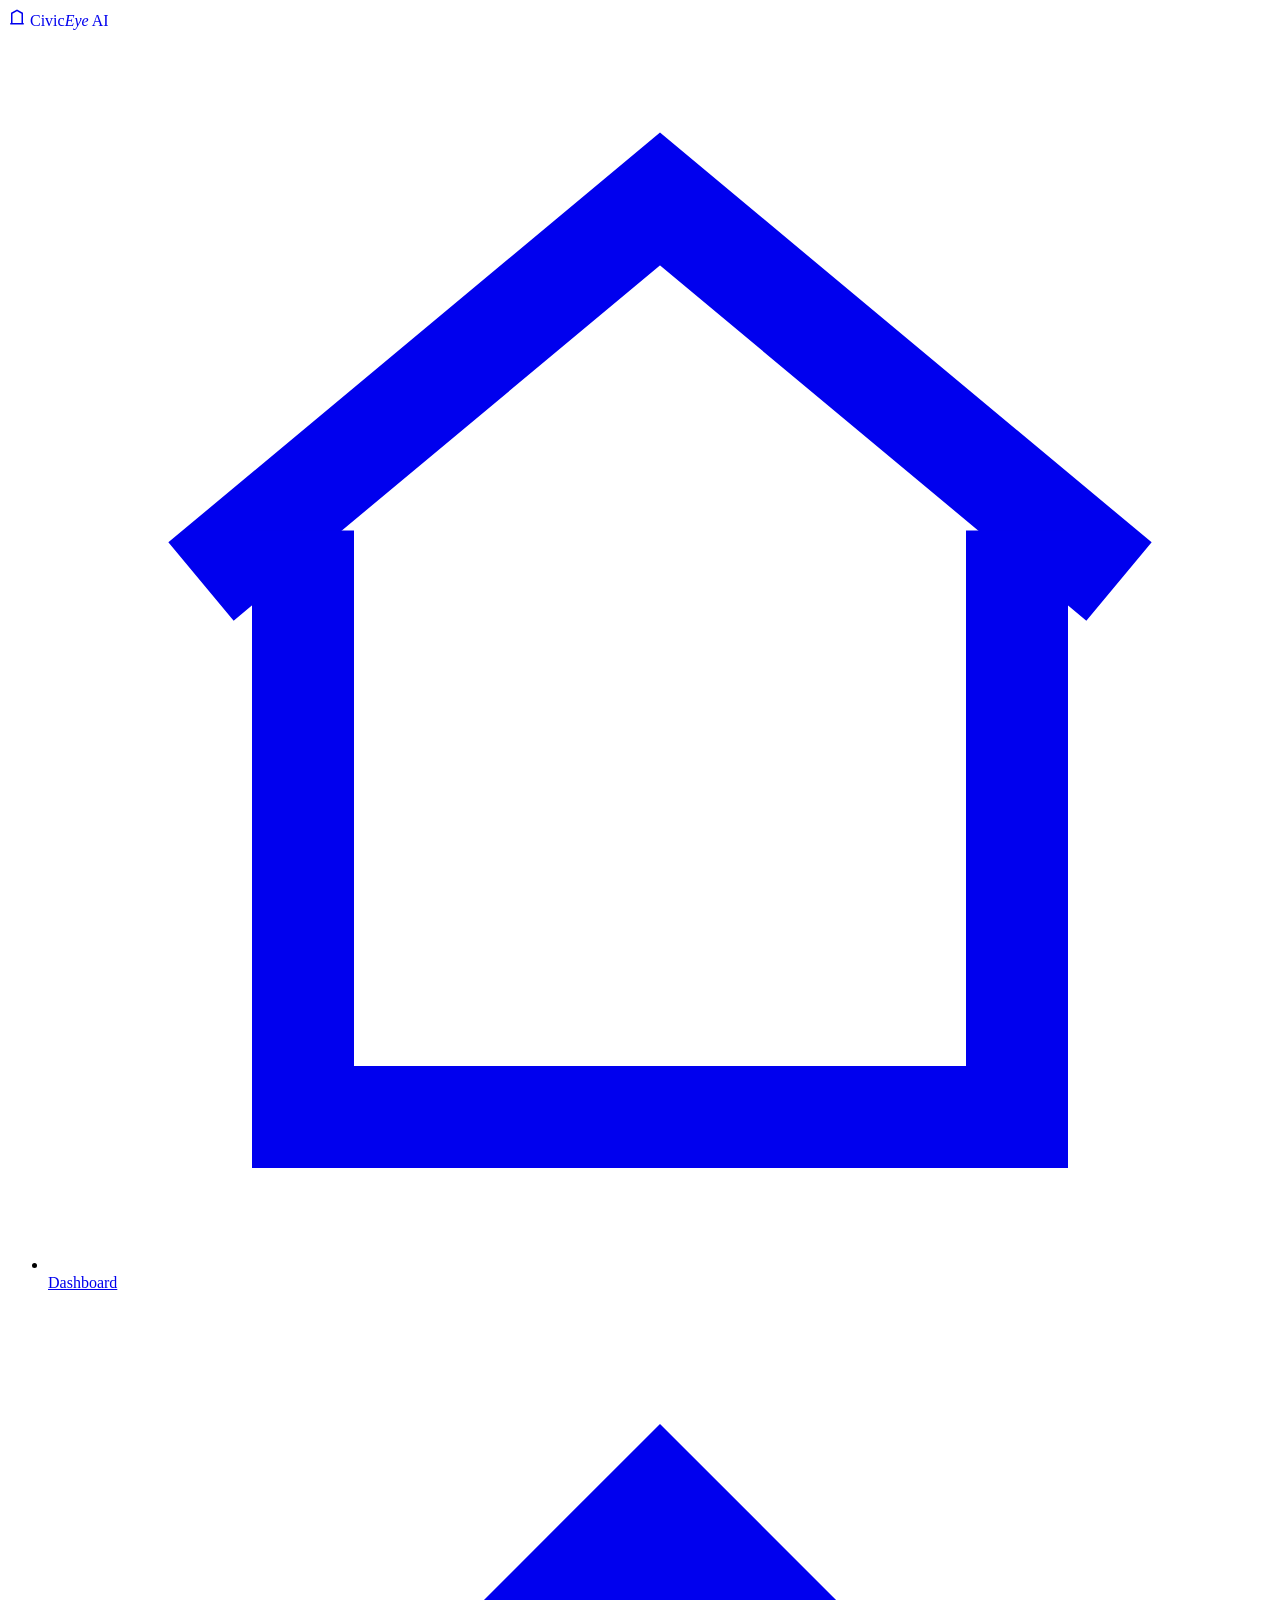
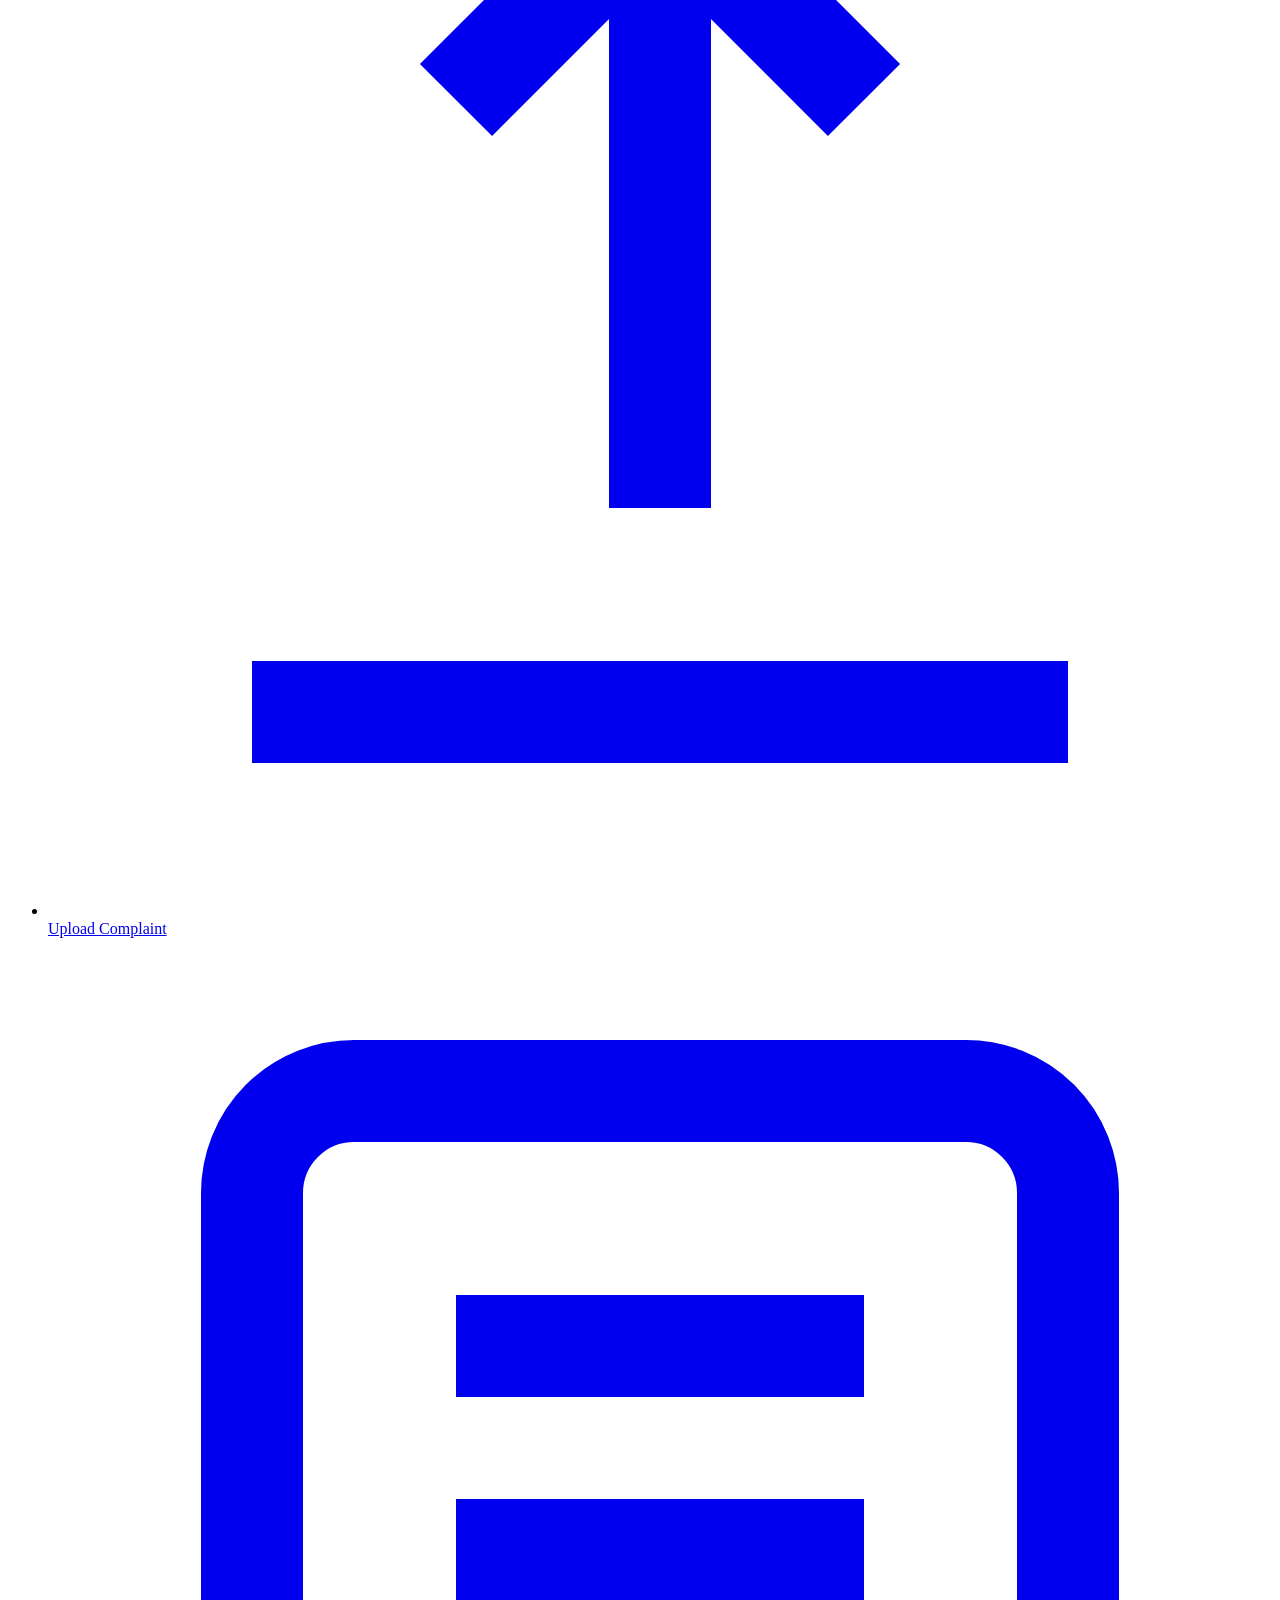
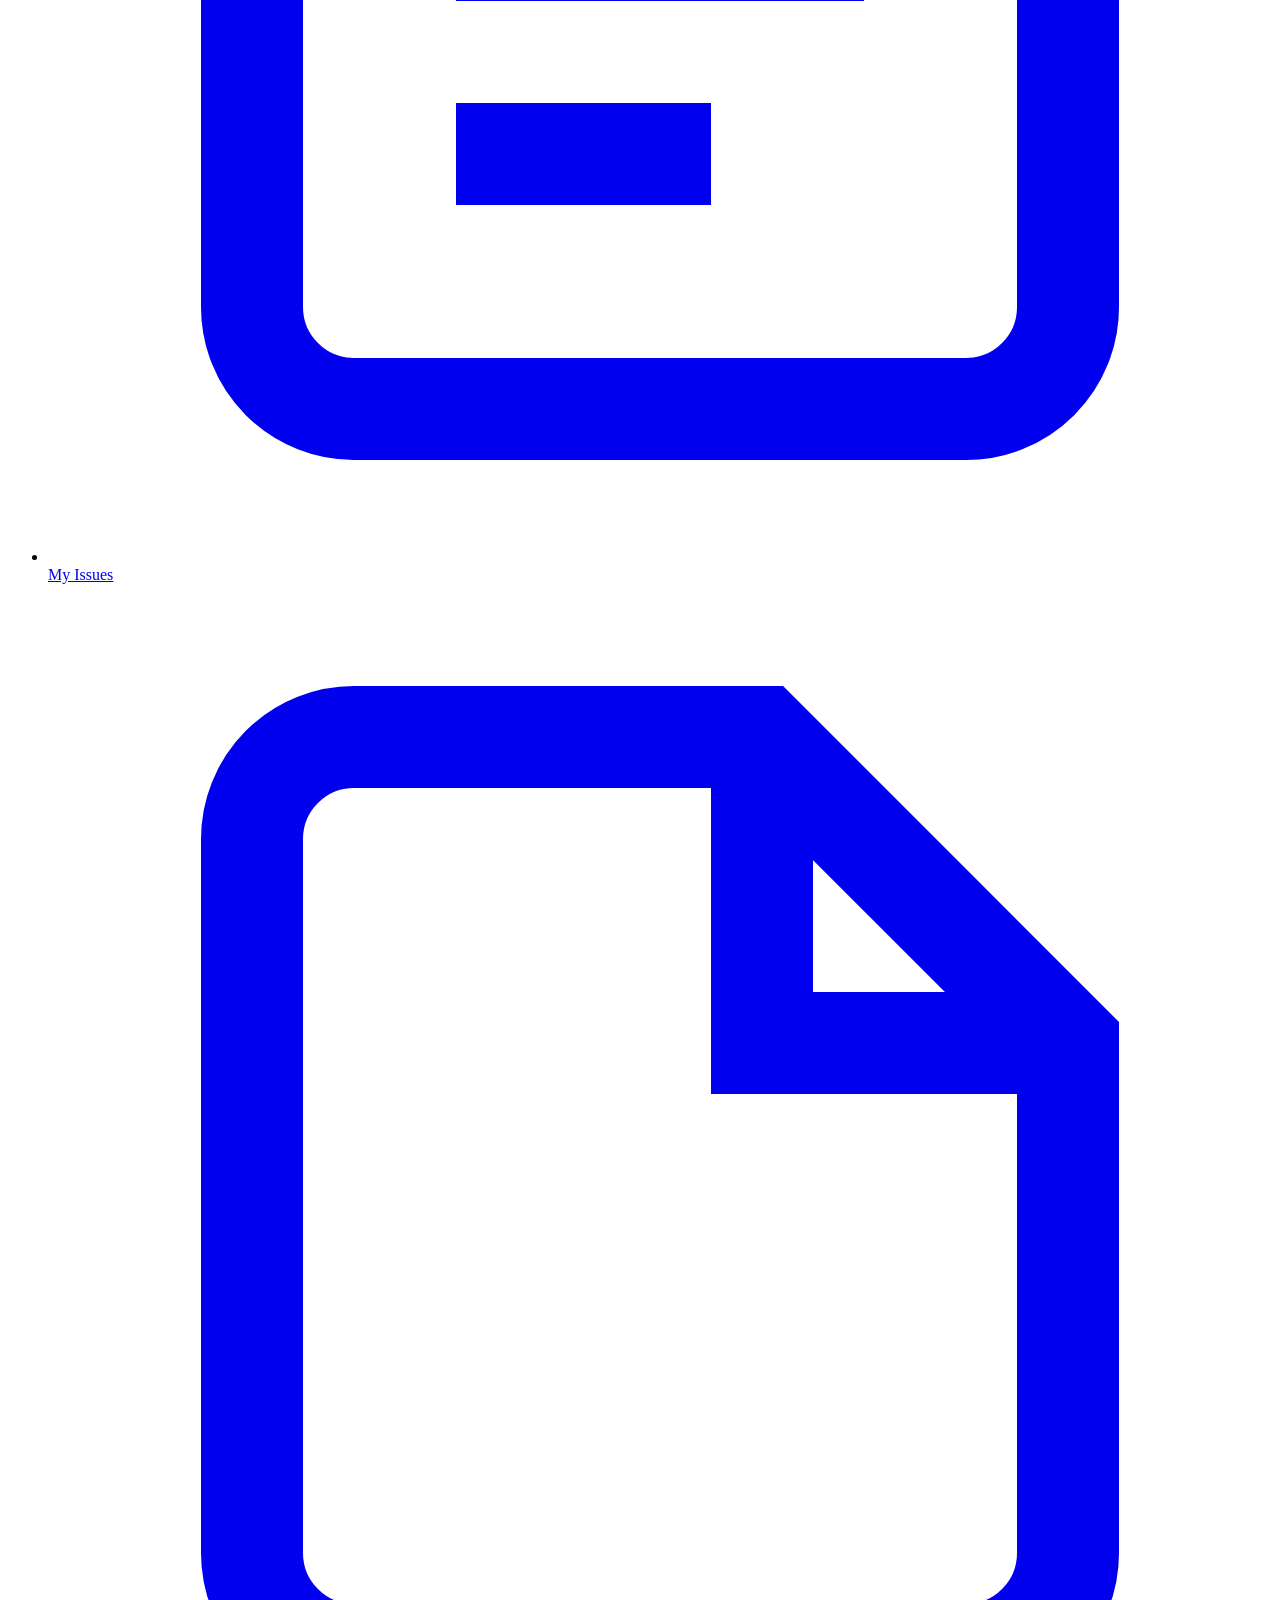
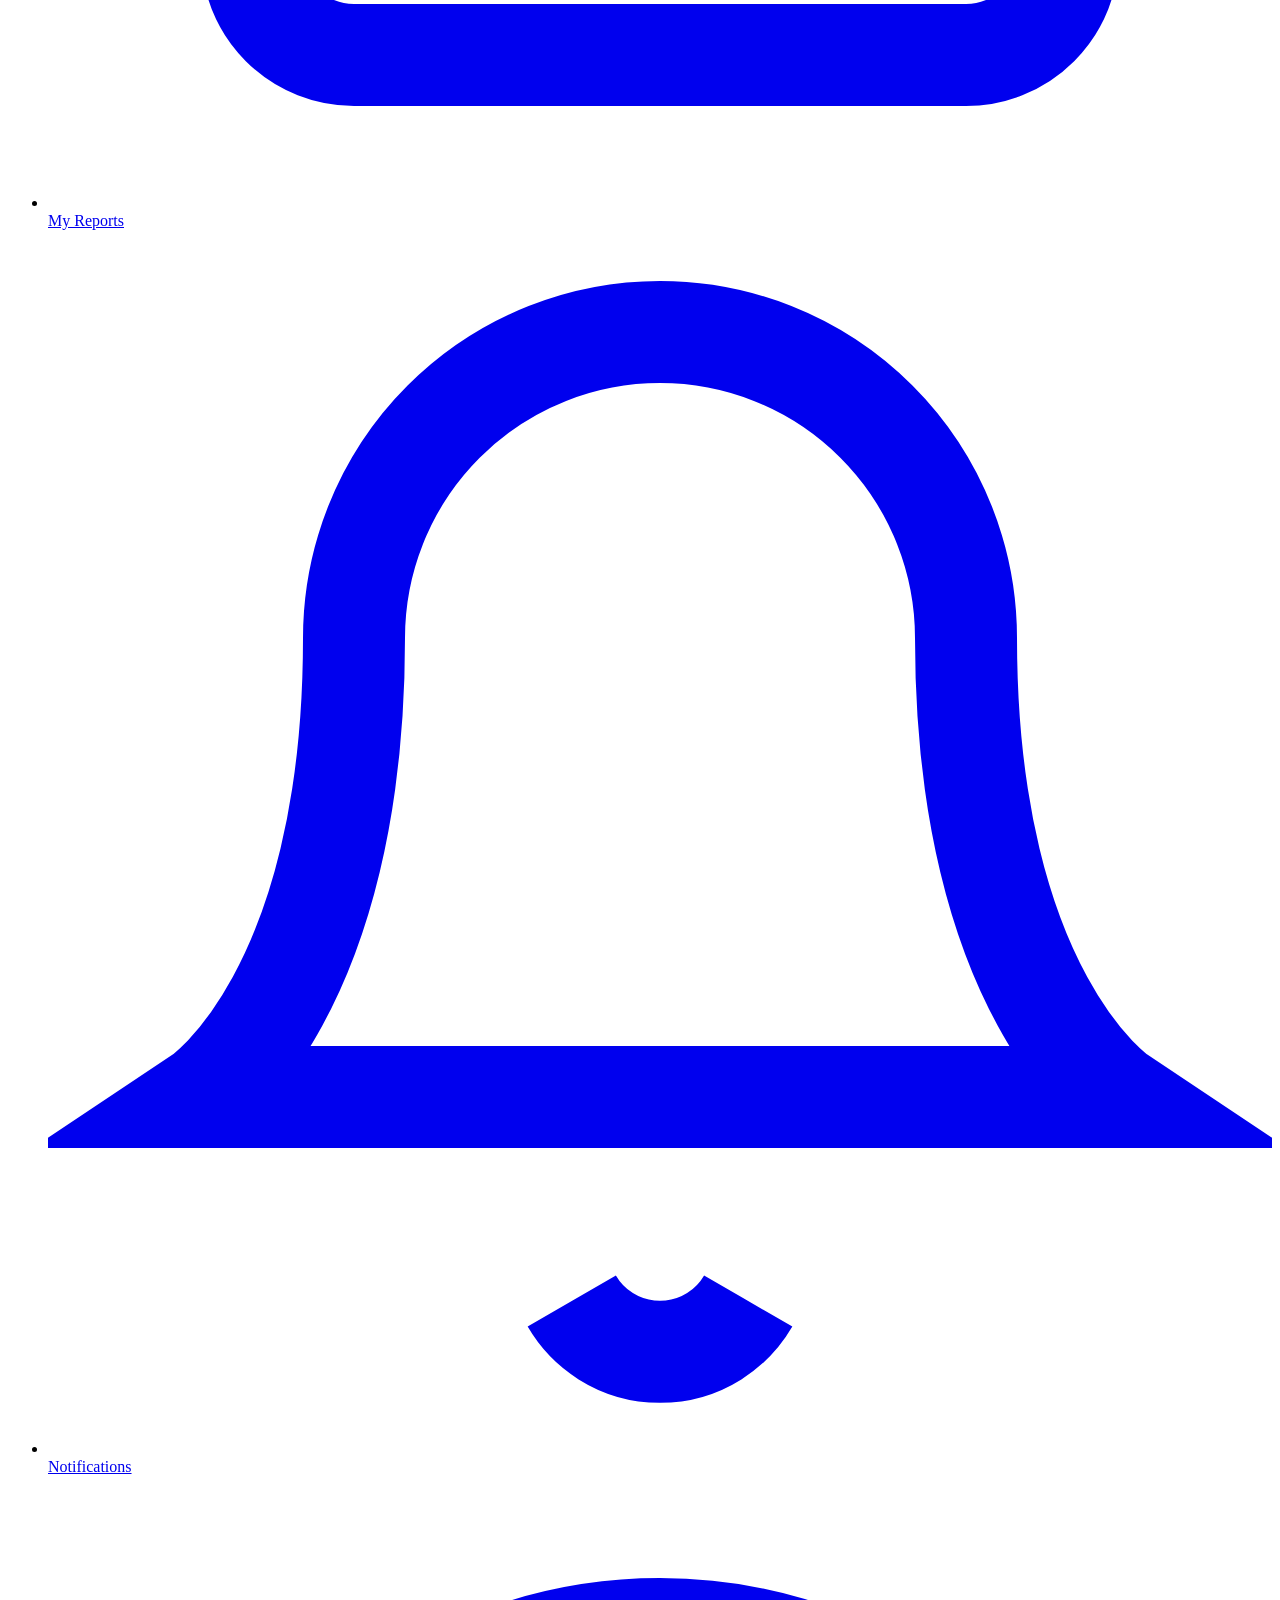
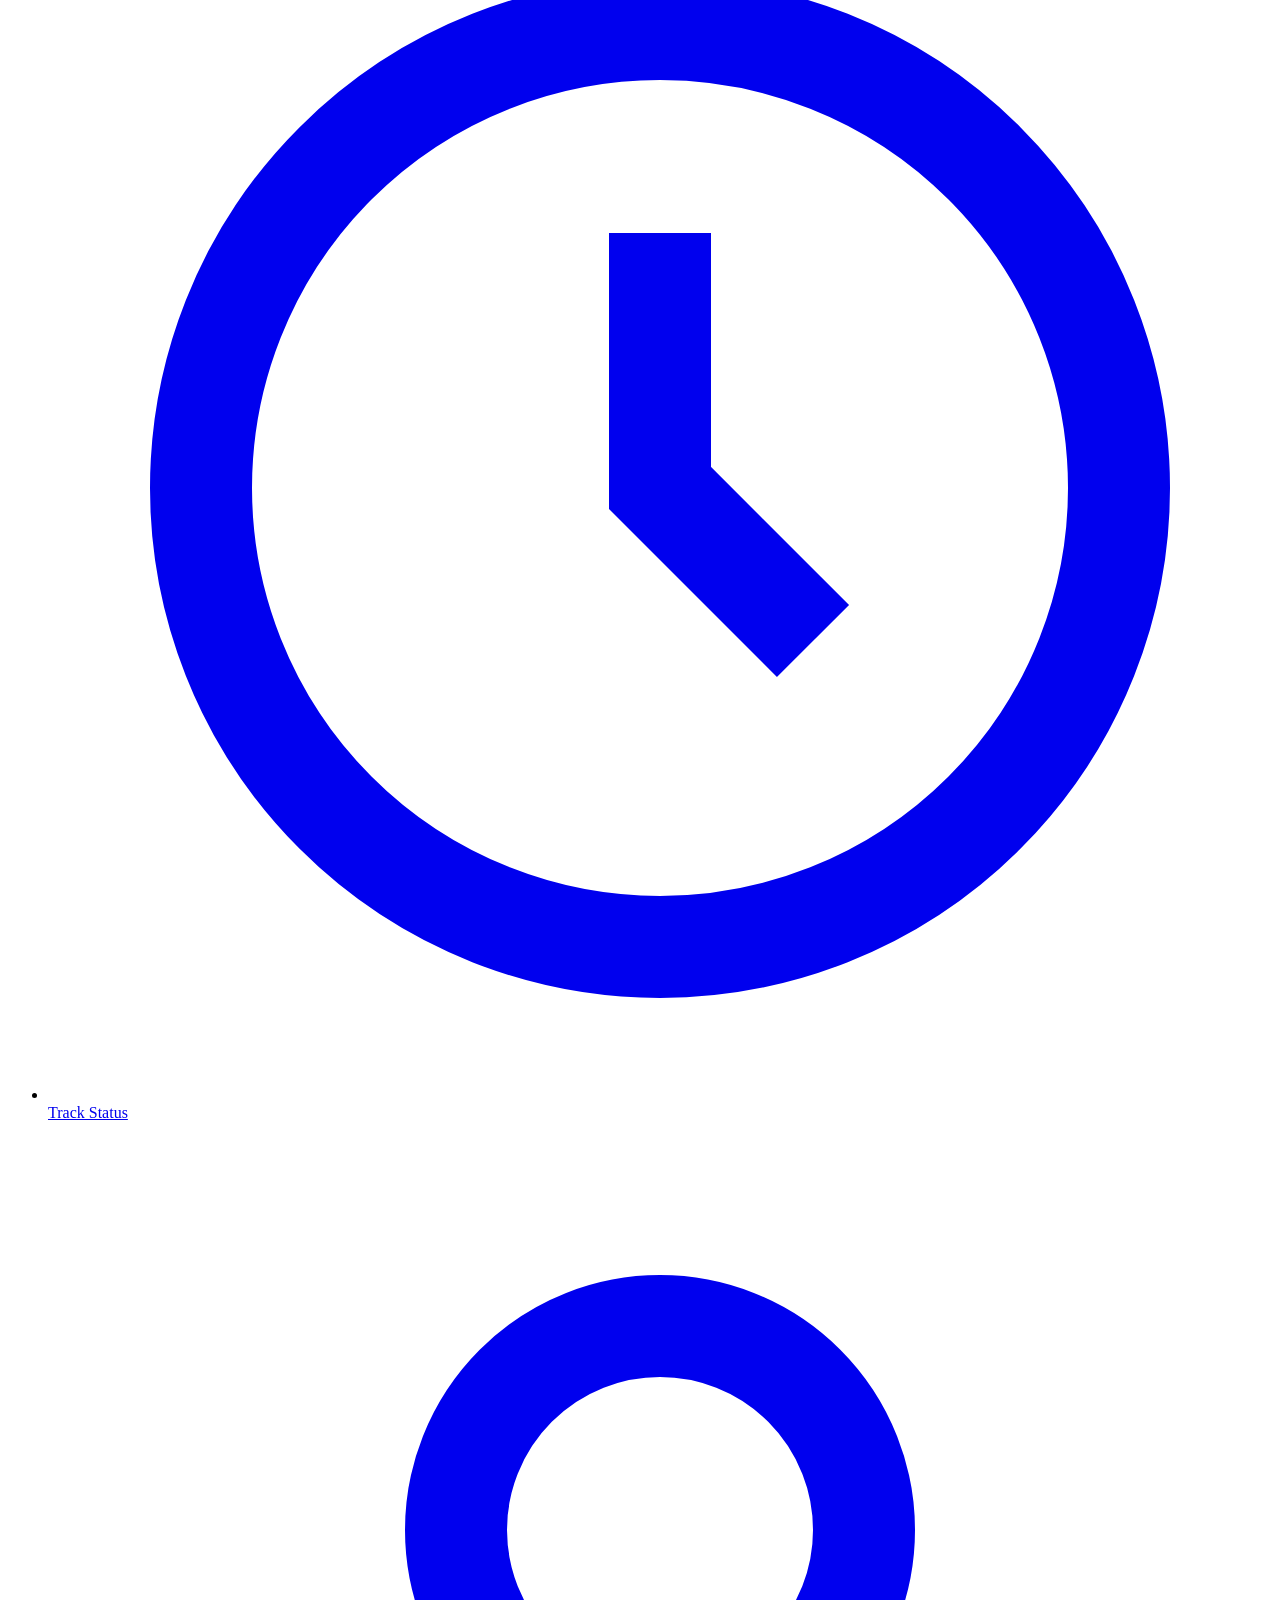
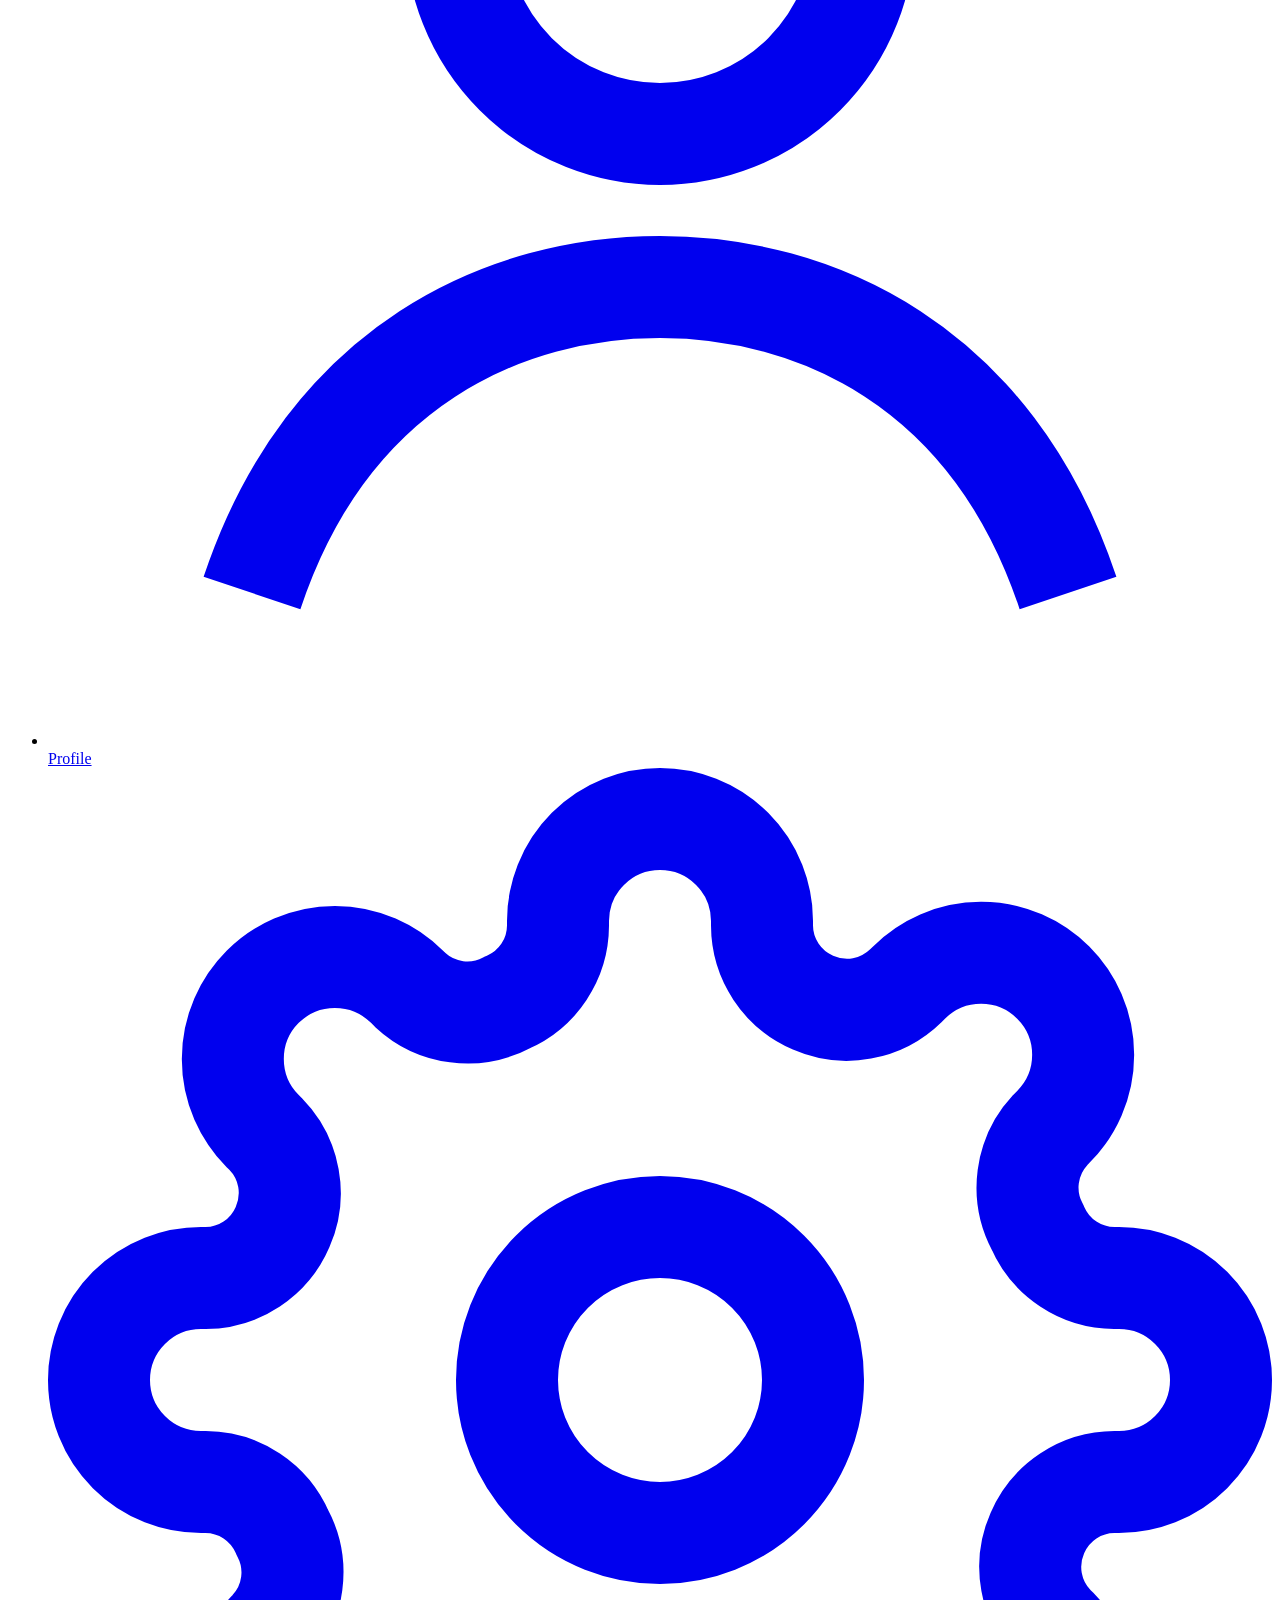
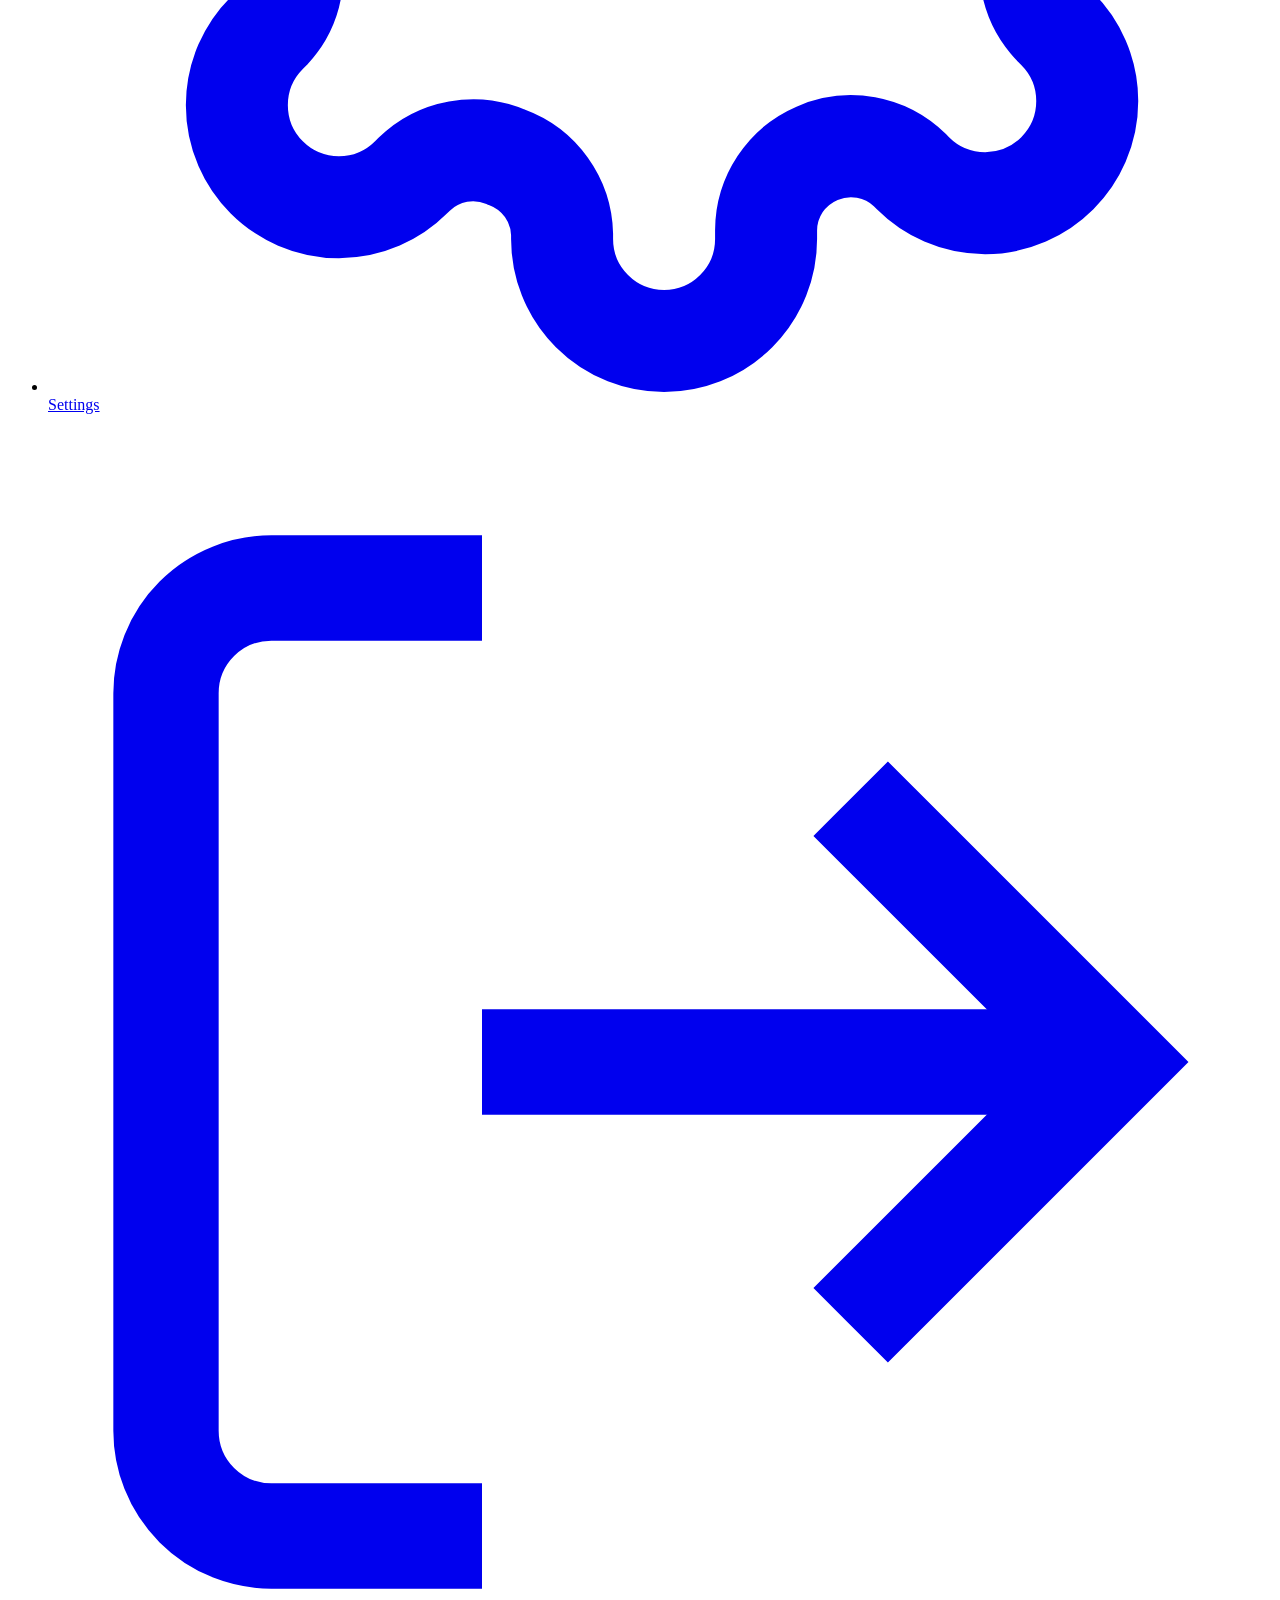
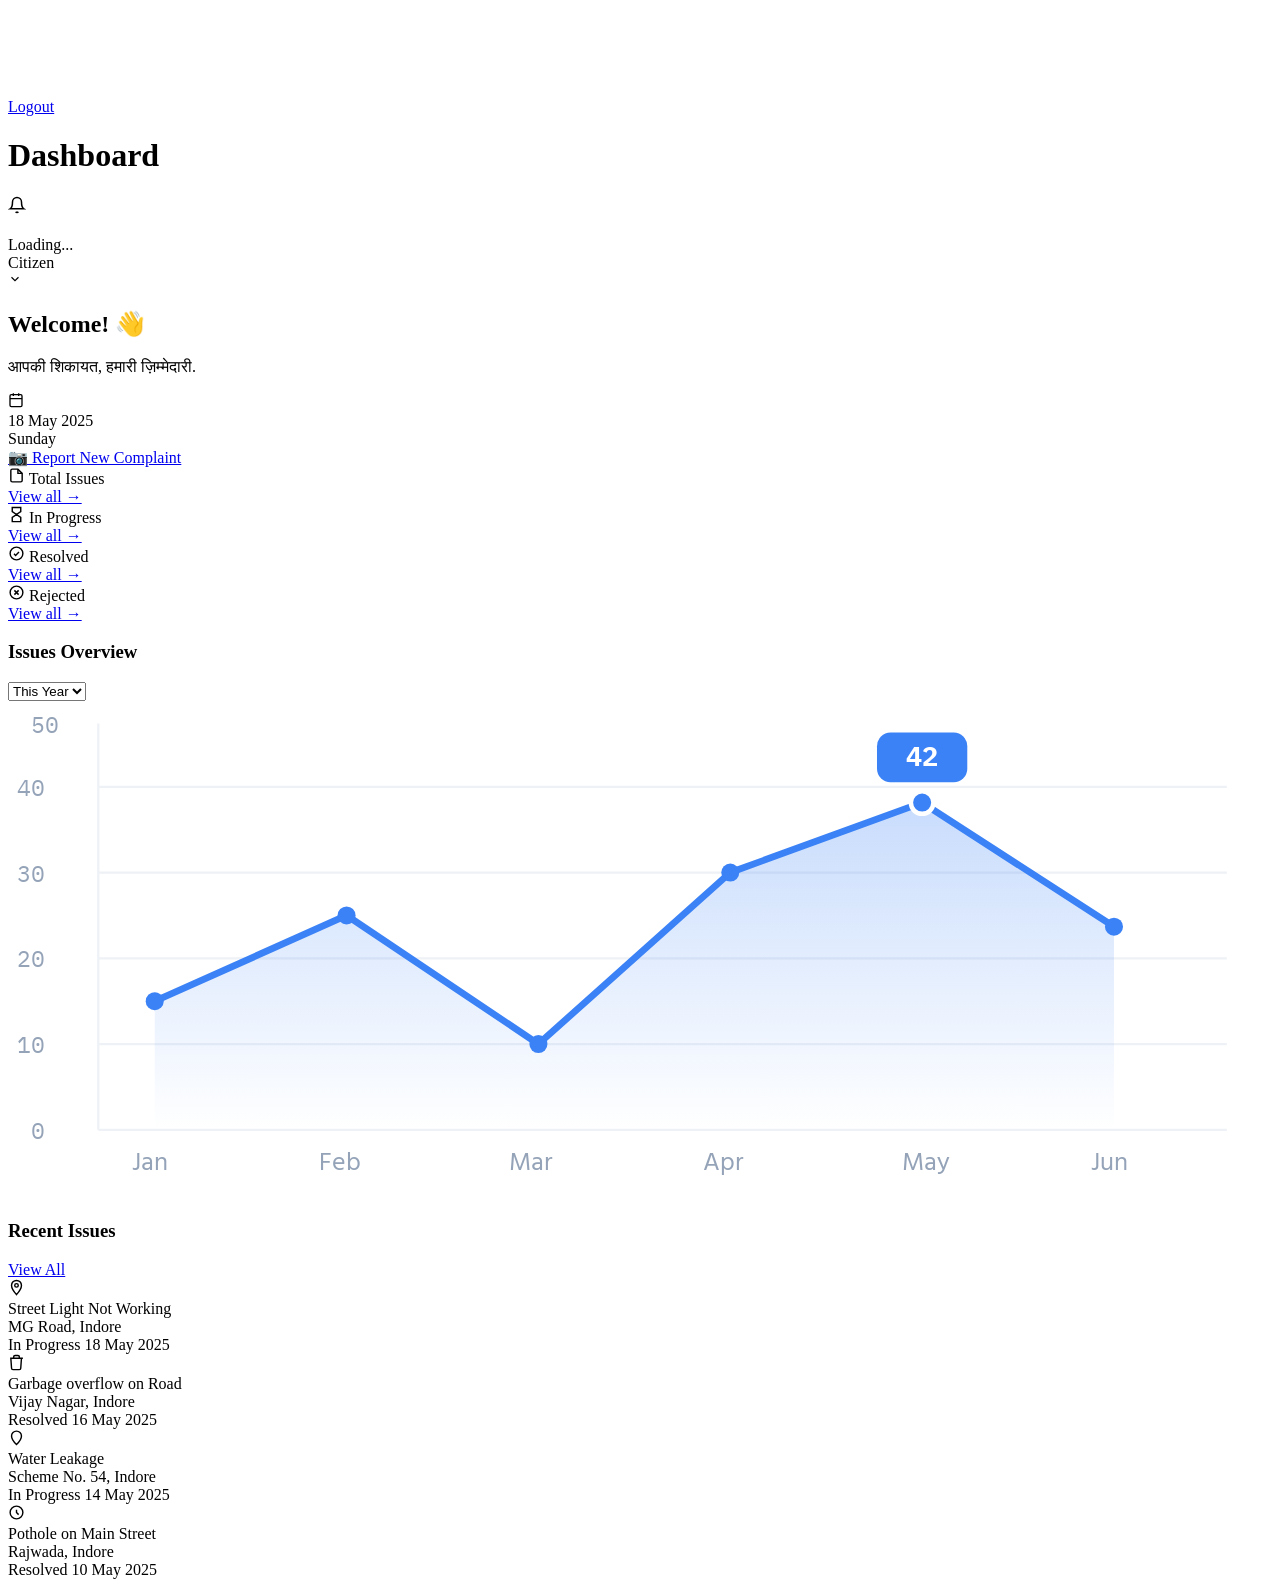
==== app/templets/html/dashboard.html @ fd3fb76f "Add user dashboard page" ====
<!DOCTYPE html>
<html lang="hi">
<head>
<meta charset="UTF-8">
<meta name="viewport" content="width=device-width, initial-scale=1.0">
<title>Dashboard — CivicEye AI</title>
<link rel="preconnect" href="https://fonts.googleapis.com">
<link href="https://fonts.googleapis.com/css2?family=Fraunces:opsz,wght@9..144,500;9..144,600;9..144,700&family=IBM+Plex+Mono:wght@500;600&family=Hind:wght@400;500;600&display=swap" rel="stylesheet">
<link rel="stylesheet" href="../style/dashboard.css">
</head>
<body>

<div class="app">

  <!-- SIDEBAR -->
  <aside class="sidebar">
    <a href="dashboard.html" class="brand-mark" style="text-decoration:none;">
      <span class="glyph">
        <svg width="18" height="18" viewBox="0 0 24 24" fill="none" stroke="currentColor" stroke-width="2"><path d="M3 21h18M5 21V7l7-4 7 4v14M9 9h.01M9 13h.01M9 17h.01M15 9h.01M15 13h.01M15 17h.01"/></svg>
      </span>
      <span>Civic<em>Eye</em> AI</span>
    </a>

    <ul class="nav">
     
        <li><a href="dashboard.html" class="active"><svg viewBox="0 0 24 24" fill="none" stroke="currentColor" stroke-width="2"><path d="M3 10.5 12 3l9 7.5"/><path d="M5 9.5V21h14V9.5"/></svg>Dashboard</a></li>
        <li>
    <a href="uploads.html">
        <svg viewBox="0 0 24 24" fill="none" stroke="currentColor" stroke-width="2">
            <path d="M12 16V4"/>
            <path d="M8 8l4-4 4 4"/>
            <path d="M4 20h16"/>
        </svg>
        Upload Complaint
    </a>
</li>
      <li><a href="my-issues.html"><svg viewBox="0 0 24 24" fill="none" stroke="currentColor" stroke-width="2"><rect x="4" y="3" width="16" height="18" rx="2"/><path d="M8 8h8M8 12h8M8 16h5"/></svg>My Issues</a></li>
      <li><a href="my-reports.html"><svg viewBox="0 0 24 24" fill="none" stroke="currentColor" stroke-width="2"><path d="M4 19V5a2 2 0 0 1 2-2h8l6 6v10a2 2 0 0 1-2 2H6a2 2 0 0 1-2-2Z"/><path d="M14 3v6h6"/></svg>My Reports</a></li>
      <li><a href="notifications.html"><svg viewBox="0 0 24 24" fill="none" stroke="currentColor" stroke-width="2"><path d="M18 8a6 6 0 1 0-12 0c0 7-3 9-3 9h18s-3-2-3-9"/><path d="M13.73 21a2 2 0 0 1-3.46 0"/></svg>Notifications</a></li>
      <li><a href="track-status.html"><svg viewBox="0 0 24 24" fill="none" stroke="currentColor" stroke-width="2"><circle cx="12" cy="12" r="9"/><path d="M12 7v5l3 3"/></svg>Track Status</a></li>
      <li><a href="profile.html"><svg viewBox="0 0 24 24" fill="none" stroke="currentColor" stroke-width="2"><circle cx="12" cy="8" r="4"/><path d="M4 21c1.5-4.5 5-6 8-6s6.5 1.5 8 6"/></svg>Profile</a></li>
      <li><a href="settings.html"><svg viewBox="0 0 24 24" fill="none" stroke="currentColor" stroke-width="2"><circle cx="12" cy="12" r="3"/><path d="M19.4 15a1.65 1.65 0 0 0 .33 1.82l.06.06a2 2 0 1 1-2.83 2.83l-.06-.06a1.65 1.65 0 0 0-1.82-.33 1.65 1.65 0 0 0-1 1.51V21a2 2 0 0 1-4 0v-.09A1.65 1.65 0 0 0 9 19.4a1.65 1.65 0 0 0-1.82.33l-.06.06a2 2 0 1 1-2.83-2.83l.06-.06A1.65 1.65 0 0 0 4.6 15a1.65 1.65 0 0 0-1.51-1H3a2 2 0 0 1 0-4h.09A1.65 1.65 0 0 0 4.6 9a1.65 1.65 0 0 0-.33-1.82l-.06-.06a2 2 0 1 1 2.83-2.83l.06.06A1.65 1.65 0 0 0 9 4.6a1.65 1.65 0 0 0 1-1.51V3a2 2 0 0 1 4 0v.09a1.65 1.65 0 0 0 1 1.51 1.65 1.65 0 0 0 1.82-.33l.06-.06a2 2 0 1 1 2.83 2.83l-.06.06A1.65 1.65 0 0 0 19.4 9a1.65 1.65 0 0 0 1.51 1H21a2 2 0 0 1 0 4h-.09a1.65 1.65 0 0 0-1.51 1Z"/></svg>Settings</a></li>
    </ul>

    <a href="login.html" class="logout" id="logoutBtn">
      <svg viewBox="0 0 24 24" fill="none" stroke="currentColor" stroke-width="2"><path d="M9 21H5a2 2 0 0 1-2-2V5a2 2 0 0 1 2-2h4"/><path d="M16 17l5-5-5-5"/><path d="M21 12H9"/></svg>
      Logout
    </a>
  </aside>

  <!-- MAIN -->
  <div class="main">
    <header class="topbar">
      <h1>Dashboard</h1>
      <div class="topbar-right">
        <div class="bell">
          <svg width="18" height="18" viewBox="0 0 24 24" fill="none" stroke="currentColor" stroke-width="2"><path d="M18 8a6 6 0 1 0-12 0c0 7-3 9-3 9h18s-3-2-3-9"/><path d="M13.73 21a2 2 0 0 1-3.46 0"/></svg>
        </div>
        <div class="user">
          <img src="https://api.dicebear.com/7.x/avataaars/svg?seed=Abhishek" alt="">
          <div class="who">
            <div class="name" id="userName">Loading...</div>
            <div class="role">Citizen</div>
          </div>
          <svg width="14" height="14" viewBox="0 0 24 24" fill="none" stroke="currentColor" stroke-width="2"><path d="m6 9 6 6 6-6"/></svg>
        </div>
      </div>
    </header>

    <div class="content">
      <div class="welcome-row">
        <div class="welcome">
        <h2 id="welcomeText">Welcome! 👋</h2>
          <p>आपकी शिकायत, हमारी ज़िम्मेदारी.</p>
        </div>
        <div class="date-card">
          <div class="icon">
            <svg width="16" height="16" viewBox="0 0 24 24" fill="none" stroke="currentColor" stroke-width="2"><rect x="3" y="4" width="18" height="18" rx="2"/><path d="M16 2v4M8 2v4M3 10h18"/></svg>
          </div>
          <div>
            <div class="date">18 May 2025</div>
            <div class="day">Sunday</div>
          </div>
        </div>
      </div>
<a href="uploads.html" class="upload-btn">
    📷 Report New Complaint
</a>
      <div class="stats">
        <div class="stat-card total">
          <div class="row">
            <span class="ico"><svg width="17" height="17" viewBox="0 0 24 24" fill="none" stroke="currentColor" stroke-width="2"><path d="M4 19V5a2 2 0 0 1 2-2h8l6 6v10a2 2 0 0 1-2 2H6a2 2 0 0 1-2-2Z"/><path d="M14 3v6h6"/></svg></span>
            <span class="label">Total Issues</span>
          </div>
          <div class="value"></div>
          <a class="link" href="my-issues.html">View all →</a>
        </div>
        <div class="stat-card progress">
          <div class="row">
            <span class="ico"><svg width="17" height="17" viewBox="0 0 24 24" fill="none" stroke="currentColor" stroke-width="2"><path d="M5 2h14M5 22h14M6 2v6l6 4-6 4v6M18 2v6l-6 4 6 4v6"/></svg></span>
            <span class="label">In Progress</span>
          </div>
          <div class="value"></div>
          <a class="link" href="track-status.html">View all →</a>
        </div>
        <div class="stat-card resolved">
          <div class="row">
            <span class="ico"><svg width="17" height="17" viewBox="0 0 24 24" fill="none" stroke="currentColor" stroke-width="2"><circle cx="12" cy="12" r="9"/><path d="m8.5 12.5 2.2 2.2 4.8-4.9"/></svg></span>
            <span class="label">Resolved</span>
          </div>
          <div class="value"></div>
          <a class="link" href="my-issues.html">View all →</a>
        </div>
        <div class="stat-card rejected">
          <div class="row">
            <span class="ico"><svg width="17" height="17" viewBox="0 0 24 24" fill="none" stroke="currentColor" stroke-width="2"><circle cx="12" cy="12" r="9"/><path d="m15 9-6 6M9 9l6 6"/></svg></span>
            <span class="label">Rejected</span>
          </div>
          <div class="value"></div>
          <a class="link" href="my-issues.html">View all →</a>
        </div>
      </div>

      <div class="grid-2">
        <div class="panel-card">
          <div class="head">
            <h3>Issues Overview</h3>
            <select class="select">
              <option>This Year</option>
              <option>Last Year</option>
            </select>
          </div>
          <div class="chart-wrap">
            <svg viewBox="0 0 560 220" xmlns="http://www.w3.org/2000/svg">
              <defs>
                <linearGradient id="areaFill" x1="0" y1="0" x2="0" y2="1">
                  <stop offset="0%" stop-color="#3B82F6" stop-opacity="0.28"/>
                  <stop offset="100%" stop-color="#3B82F6" stop-opacity="0"/>
                </linearGradient>
              </defs>
              <g stroke="#EEF1F6" stroke-width="1">
                <line x1="40" y1="10" x2="40" y2="190"/>
                <line x1="40" y1="190" x2="540" y2="190"/>
                <line x1="40" y1="152" x2="540" y2="152"/>
                <line x1="40" y1="114" x2="540" y2="114"/>
                <line x1="40" y1="76" x2="540" y2="76"/>
                <line x1="40" y1="38" x2="540" y2="38"/>
              </g>
              <g font-family="IBM Plex Mono, monospace" font-size="10" fill="#94A3B8">
                <text x="10" y="194">0</text>
                <text x="4" y="156">10</text>
                <text x="4" y="118">20</text>
                <text x="4" y="80">30</text>
                <text x="4" y="42">40</text>
                <text x="10" y="14">50</text>
              </g>
              <path d="M65 133 L150 95 L235 152 L320 76 L405 45 L490 100"
                    fill="none" stroke="#3B82F6" stroke-width="3" stroke-linecap="round" stroke-linejoin="round"/>
              <path d="M65 133 L150 95 L235 152 L320 76 L405 45 L490 100 L490 190 L65 190 Z"
                    fill="url(#areaFill)" stroke="none"/>
              <g fill="#3B82F6">
                <circle cx="65" cy="133" r="4"/>
                <circle cx="150" cy="95" r="4"/>
                <circle cx="235" cy="152" r="4"/>
                <circle cx="320" cy="76" r="4"/>
                <circle cx="405" cy="45" r="5" stroke="#fff" stroke-width="2"/>
                <circle cx="490" cy="100" r="4"/>
              </g>
              <g>
                <rect x="385" y="14" width="40" height="22" rx="6" fill="#3B82F6"/>
                <text x="405" y="29" text-anchor="middle" font-family="IBM Plex Mono, monospace" font-size="12" font-weight="700" fill="#fff">42</text>
              </g>
              <g font-family="Hind, sans-serif" font-size="11.5" fill="#94A3B8">
                <text x="55" y="208">Jan</text>
                <text x="138" y="208">Feb</text>
                <text x="222" y="208">Mar</text>
                <text x="308" y="208">Apr</text>
                <text x="396" y="208">May</text>
                <text x="480" y="208">Jun</text>
              </g>
            </svg>
          </div>
        </div>

        <div class="panel-card">
          <div class="head">
            <h3>Recent Issues</h3>
            <a class="view-all" href="my-issues.html">View All</a>
          </div>

          <div class="issue-row">
            <span class="ico" style="background:var(--amber-soft);color:var(--amber);">
              <svg width="17" height="17" viewBox="0 0 24 24" fill="none" stroke="currentColor" stroke-width="2"><path d="M12 2a7 7 0 0 0-7 7c0 5 7 13 7 13s7-8 7-13a7 7 0 0 0-7-7Z"/><circle cx="12" cy="9" r="2.5"/></svg>
            </span>
            <div class="body">
              <div class="title">Street Light Not Working</div>
              <div class="loc">MG Road, Indore</div>
            </div>
            <div class="meta">
              <span class="badge progress">In Progress</span>
              <span class="date">18 May 2025</span>
            </div>
          </div>

          <div class="issue-row">
            <span class="ico" style="background:var(--ok-soft);color:var(--ok);">
              <svg width="17" height="17" viewBox="0 0 24 24" fill="none" stroke="currentColor" stroke-width="2"><path d="M3 6h18M8 6V4a2 2 0 0 1 2-2h4a2 2 0 0 1 2 2v2m3 0-1 14a2 2 0 0 1-2 2H7a2 2 0 0 1-2-2L4 6"/></svg>
            </span>
            <div class="body">
              <div class="title">Garbage overflow on Road</div>
              <div class="loc">Vijay Nagar, Indore</div>
            </div>
            <div class="meta">
              <span class="badge resolved">Resolved</span>
              <span class="date">16 May 2025</span>
            </div>
          </div>

          <div class="issue-row">
            <span class="ico" style="background:var(--accent-soft);color:var(--accent);">
              <svg width="17" height="17" viewBox="0 0 24 24" fill="none" stroke="currentColor" stroke-width="2"><path d="M12 22s7-6.5 7-12A7 7 0 0 0 5 10c0 5.5 7 12 7 12Z"/></svg>
            </span>
            <div class="body">
              <div class="title">Water Leakage</div>
              <div class="loc">Scheme No. 54, Indore</div>
            </div>
            <div class="meta">
              <span class="badge progress">In Progress</span>
              <span class="date">14 May 2025</span>
            </div>
          </div>

          <div class="issue-row">
            <span class="ico" style="background:var(--ok-soft);color:var(--ok);">
              <svg width="17" height="17" viewBox="0 0 24 24" fill="none" stroke="currentColor" stroke-width="2"><circle cx="12" cy="12" r="9"/><path d="M12 8v4l3 3"/></svg>
            </span>
            <div class="body">
              <div class="title">Pothole on Main Street</div>
              <div class="loc">Rajwada, Indore</div>
            </div>
            <div class="meta">
              <span class="badge resolved">Resolved</span>
              <span class="date">10 May 2025</span>
            </div>
          </div>
        </div>
      </div>
    </div>
  </div>
</div>

<script src="../js/dashboard.js"></script>
</body>
</html>
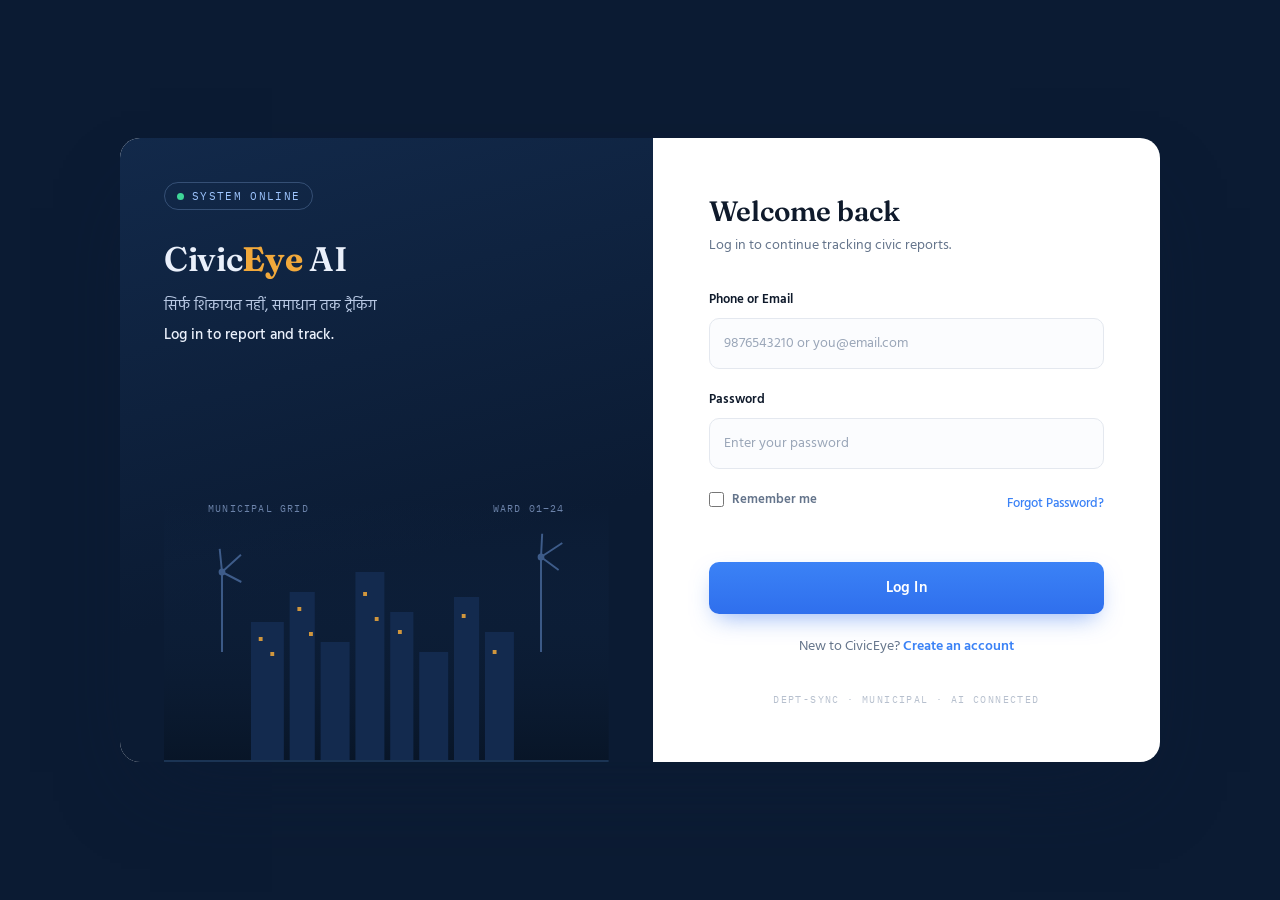
==== commit 87e77a60: "Update CivicEye AI backend and configuration" ====
--- a/app/templets/html/dashboard.html
+++ b/app/templets/html/dashboard.html
@@ -7,6 +7,8 @@
 <link rel="preconnect" href="https://fonts.googleapis.com">
 <link href="https://fonts.googleapis.com/css2?family=Fraunces:opsz,wght@9..144,500;9..144,600;9..144,700&family=IBM+Plex+Mono:wght@500;600&family=Hind:wght@400;500;600&display=swap" rel="stylesheet">
 <link rel="stylesheet" href="../style/dashboard.css">
+<link rel="stylesheet" href="../style/dark.css">
+<script src="../js/theme.js"></script>
 </head>
 <body>
 
@@ -36,9 +38,8 @@
 </li>
       <li><a href="my-issues.html"><svg viewBox="0 0 24 24" fill="none" stroke="currentColor" stroke-width="2"><rect x="4" y="3" width="16" height="18" rx="2"/><path d="M8 8h8M8 12h8M8 16h5"/></svg>My Issues</a></li>
       <li><a href="my-reports.html"><svg viewBox="0 0 24 24" fill="none" stroke="currentColor" stroke-width="2"><path d="M4 19V5a2 2 0 0 1 2-2h8l6 6v10a2 2 0 0 1-2 2H6a2 2 0 0 1-2-2Z"/><path d="M14 3v6h6"/></svg>My Reports</a></li>
-      <li><a href="notifications.html"><svg viewBox="0 0 24 24" fill="none" stroke="currentColor" stroke-width="2"><path d="M18 8a6 6 0 1 0-12 0c0 7-3 9-3 9h18s-3-2-3-9"/><path d="M13.73 21a2 2 0 0 1-3.46 0"/></svg>Notifications</a></li>
-      <li><a href="track-status.html"><svg viewBox="0 0 24 24" fill="none" stroke="currentColor" stroke-width="2"><circle cx="12" cy="12" r="9"/><path d="M12 7v5l3 3"/></svg>Track Status</a></li>
-      <li><a href="profile.html"><svg viewBox="0 0 24 24" fill="none" stroke="currentColor" stroke-width="2"><circle cx="12" cy="8" r="4"/><path d="M4 21c1.5-4.5 5-6 8-6s6.5 1.5 8 6"/></svg>Profile</a></li>
+      <li><a href="notification.html"><svg viewBox="0 0 24 24" fill="none" stroke="currentColor" stroke-width="2"><path d="M18 8a6 6 0 1 0-12 0c0 7-3 9-3 9h18s-3-2-3-9"/><path d="M13.73 21a2 2 0 0 1-3.46 0"/></svg>Notifications</a></li>
+      <li><a href="settings.html"><svg viewBox="0 0 24 24" fill="none" stroke="currentColor" stroke-width="2"><circle cx="12" cy="8" r="4"/><path d="M4 21c1.5-4.5 5-6 8-6s6.5 1.5 8 6"/></svg>Profile</a></li>
       <li><a href="settings.html"><svg viewBox="0 0 24 24" fill="none" stroke="currentColor" stroke-width="2"><circle cx="12" cy="12" r="3"/><path d="M19.4 15a1.65 1.65 0 0 0 .33 1.82l.06.06a2 2 0 1 1-2.83 2.83l-.06-.06a1.65 1.65 0 0 0-1.82-.33 1.65 1.65 0 0 0-1 1.51V21a2 2 0 0 1-4 0v-.09A1.65 1.65 0 0 0 9 19.4a1.65 1.65 0 0 0-1.82.33l-.06.06a2 2 0 1 1-2.83-2.83l.06-.06A1.65 1.65 0 0 0 4.6 15a1.65 1.65 0 0 0-1.51-1H3a2 2 0 0 1 0-4h.09A1.65 1.65 0 0 0 4.6 9a1.65 1.65 0 0 0-.33-1.82l-.06-.06a2 2 0 1 1 2.83-2.83l.06.06A1.65 1.65 0 0 0 9 4.6a1.65 1.65 0 0 0 1-1.51V3a2 2 0 0 1 4 0v.09a1.65 1.65 0 0 0 1 1.51 1.65 1.65 0 0 0 1.82-.33l.06-.06a2 2 0 1 1 2.83 2.83l-.06.06A1.65 1.65 0 0 0 19.4 9a1.65 1.65 0 0 0 1.51 1H21a2 2 0 0 1 0 4h-.09a1.65 1.65 0 0 0-1.51 1Z"/></svg>Settings</a></li>
     </ul>
 
@@ -53,9 +54,11 @@
     <header class="topbar">
       <h1>Dashboard</h1>
       <div class="topbar-right">
-        <div class="bell">
+        <button type="button" class="theme-toggle" id="themeToggleButton" aria-label="Switch to dark theme" aria-pressed="false">☾ Dark mode</button>
+        <a class="bell" href="notification.html" aria-label="Notifications">
           <svg width="18" height="18" viewBox="0 0 24 24" fill="none" stroke="currentColor" stroke-width="2"><path d="M18 8a6 6 0 1 0-12 0c0 7-3 9-3 9h18s-3-2-3-9"/><path d="M13.73 21a2 2 0 0 1-3.46 0"/></svg>
-        </div>
+          <span class="notification-count" id="notificationCount" hidden></span>
+        </a>
         <div class="user">
           <img src="https://api.dicebear.com/7.x/avataaars/svg?seed=Abhishek" alt="">
           <div class="who">
@@ -101,7 +104,7 @@
             <span class="label">In Progress</span>
           </div>
           <div class="value"></div>
-          <a class="link" href="track-status.html">View all →</a>
+          <a class="link" href="my-issues.html">View all →</a>
         </div>
         <div class="stat-card resolved">
           <div class="row">
@@ -138,7 +141,7 @@
                   <stop offset="100%" stop-color="#3B82F6" stop-opacity="0"/>
                 </linearGradient>
               </defs>
-              <g stroke="#EEF1F6" stroke-width="1">
+              <g stroke="var(--hairline)" stroke-width="1">
                 <line x1="40" y1="10" x2="40" y2="190"/>
                 <line x1="40" y1="190" x2="540" y2="190"/>
                 <line x1="40" y1="152" x2="540" y2="152"/>
@@ -146,7 +149,7 @@
                 <line x1="40" y1="76" x2="540" y2="76"/>
                 <line x1="40" y1="38" x2="540" y2="38"/>
               </g>
-              <g font-family="IBM Plex Mono, monospace" font-size="10" fill="#94A3B8">
+              <g font-family="IBM Plex Mono, monospace" font-size="10" fill="var(--slate)">
                 <text x="10" y="194">0</text>
                 <text x="4" y="156">10</text>
                 <text x="4" y="118">20</text>
@@ -170,7 +173,7 @@
                 <rect x="385" y="14" width="40" height="22" rx="6" fill="#3B82F6"/>
                 <text x="405" y="29" text-anchor="middle" font-family="IBM Plex Mono, monospace" font-size="12" font-weight="700" fill="#fff">42</text>
               </g>
-              <g font-family="Hind, sans-serif" font-size="11.5" fill="#94A3B8">
+              <g font-family="Hind, sans-serif" font-size="11.5" fill="var(--slate)">
                 <text x="55" y="208">Jan</text>
                 <text x="138" y="208">Feb</text>
                 <text x="222" y="208">Mar</text>
--- a/app/templets/style/dashboard.css
+++ b/app/templets/style/dashboard.css
@@ -0,0 +1,377 @@
+:root{
+  --navy-deep:#0B1B33;
+  --navy-mid:#12294A;
+  --navy-glow:#2F6FED;
+  --accent:#3B82F6;
+  --accent-soft:#EAF1FF;
+  --paper:#FFFFFF;
+  --ink:#0F1A2B;
+  --slate:#64748B;
+  --hairline:#E9ECF2;
+  --canvas:#F5F7FA;
+  --amber:#F2A93B;
+  --amber-soft:#FDF1DF;
+  --ok:#3ED598;
+  --ok-soft:#E4F9EF;
+  --danger:#E5484D;
+  --danger-soft:#FCE9E9;
+}
+*{ box-sizing:border-box; margin:0; padding:0; }
+body{
+  font-family:'Hind', sans-serif;
+  background:var(--canvas);
+  color:var(--ink);
+}
+
+/* ---------- SHELL ---------- */
+.app{
+  display:grid;
+  grid-template-columns:250px 1fr;
+  min-height:100vh;
+}
+
+/* ---------- SIDEBAR ---------- */
+.sidebar{
+  background:var(--paper);
+  border-right:1px solid var(--hairline);
+  display:flex;
+  flex-direction:column;
+  padding:22px 16px;
+}
+.brand-mark{
+  display:flex;
+  align-items:center;
+  gap:10px;
+  padding:6px 10px 24px;
+}
+.brand-mark .glyph{
+  width:34px; height:34px;
+  border-radius:9px;
+  background:linear-gradient(160deg, var(--navy-mid), var(--navy-deep));
+  display:flex; align-items:center; justify-content:center;
+  color:#fff;
+}
+.brand-mark span{
+  font-family:'Fraunces', serif;
+  font-weight:600;
+  font-size:17px;
+  color:var(--navy-deep);
+}
+.brand-mark span em{
+  font-style:normal;
+  color:var(--accent);
+}
+
+.nav{ list-style:none; display:flex; flex-direction:column; gap:2px; flex:1; }
+.nav a{
+  display:flex;
+  align-items:center;
+  gap:12px;
+  padding:11px 14px;
+  border-radius:10px;
+  color:var(--slate);
+  text-decoration:none;
+  font-size:14.5px;
+  font-weight:500;
+  transition:background .12s, color .12s;
+}
+.nav a svg{ width:18px; height:18px; flex-shrink:0; }
+.nav a:hover{ background:var(--canvas); color:var(--ink); }
+.nav a.active{
+  background:var(--accent);
+  color:#fff;
+  box-shadow:0 8px 18px -8px rgba(59,130,246,.6);
+}
+
+.logout{
+  display:flex;
+  align-items:center;
+  gap:12px;
+  padding:11px 14px;
+  border-radius:10px;
+  color:var(--danger);
+  text-decoration:none;
+  font-size:14.5px;
+  font-weight:600;
+  margin-top:8px;
+}
+.logout:hover{ background:var(--danger-soft); }
+.logout svg{ width:18px; height:18px; }
+
+/* ---------- MAIN ---------- */
+.main{ display:flex; flex-direction:column; min-width:0; }
+
+.topbar{
+  height:70px;
+  background:var(--paper);
+  border-bottom:1px solid var(--hairline);
+  display:flex;
+  align-items:center;
+  justify-content:space-between;
+  padding:0 32px;
+}
+.topbar h1{ font-size:19px; font-weight:600; }
+.topbar-right{ display:flex; align-items:center; gap:20px; }
+.bell{
+  position:relative;
+  width:38px; height:38px;
+  border-radius:50%;
+  background:var(--canvas);
+  display:flex; align-items:center; justify-content:center;
+  color:var(--slate);
+  cursor:pointer;
+  text-decoration:none;
+}
+.notification-count{
+  position:absolute;
+  top:-4px;
+  right:-5px;
+  min-width:17px;
+  height:17px;
+  padding:0 4px;
+  border:2px solid var(--paper);
+  border-radius:999px;
+  background:#e5484d;
+  color:#fff;
+  font:600 10px/13px 'IBM Plex Mono',monospace;
+  text-align:center;
+}
+.notification-count[hidden]{display:none;}
+.user{ display:flex; align-items:center; gap:10px; cursor:pointer; }
+.user img{ width:38px; height:38px; border-radius:50%; object-fit:cover; }
+.user .who{ line-height:1.25; }
+.user .who .name{ font-size:13.5px; font-weight:600; color:var(--ink); }
+.user .who .role{ font-size:12px; color:var(--slate); }
+
+.content{ padding:28px 32px 48px; }
+
+.welcome-row{
+  display:flex;
+  align-items:flex-start;
+  justify-content:space-between;
+  gap:20px;
+  flex-wrap:wrap;
+  margin-bottom:24px;
+}
+.welcome h2{ font-family:'Fraunces', serif; font-size:24px; font-weight:600; }
+.welcome p{ margin-top:6px; color:var(--slate); font-size:14.5px; }
+
+.date-card{
+  display:flex;
+  align-items:center;
+  gap:12px;
+  background:var(--paper);
+  border:1px solid var(--hairline);
+  border-radius:12px;
+  padding:12px 18px;
+}
+.date-card .icon{
+  width:36px; height:36px;
+  border-radius:9px;
+  background:var(--accent-soft);
+  color:var(--accent);
+  display:flex; align-items:center; justify-content:center;
+}
+.date-card .date{ font-size:14px; font-weight:600; }
+.date-card .day{ font-size:12px; color:var(--slate); }
+
+/* ---------- STAT CARDS ---------- */
+.stats{
+  display:grid;
+  grid-template-columns:repeat(4, 1fr);
+  gap:18px;
+  margin-bottom:22px;
+}
+.stat-card{
+  background:var(--paper);
+  border:1px solid var(--hairline);
+  border-radius:14px;
+  padding:20px;
+}
+.stat-card .row{ display:flex; align-items:center; gap:10px; margin-bottom:14px; }
+.stat-card .row .ico{
+  width:34px; height:34px;
+  border-radius:9px;
+  display:flex; align-items:center; justify-content:center;
+}
+.stat-card .row .label{ font-size:13.5px; color:var(--slate); font-weight:500; }
+.stat-card .value{ font-family:'Fraunces', serif; font-size:30px; font-weight:600; margin-bottom:12px; }
+.stat-card .link{
+  font-size:13px; font-weight:600; color:var(--accent);
+  text-decoration:none; display:inline-flex; align-items:center; gap:5px;
+}
+.stat-card.total .ico{ background:var(--accent-soft); color:var(--accent); }
+.stat-card.progress .ico{ background:var(--amber-soft); color:var(--amber); }
+.stat-card.resolved .ico{ background:var(--ok-soft); color:var(--ok); }
+.stat-card.rejected .ico{ background:var(--danger-soft); color:var(--danger); }
+
+/* ---------- BOTTOM GRID ---------- */
+.grid-2{
+  display:grid;
+  grid-template-columns:1.3fr 1fr;
+  gap:18px;
+}
+.panel-card{
+  background:var(--paper);
+  border:1px solid var(--hairline);
+  border-radius:14px;
+  padding:22px;
+}
+.panel-card .head{
+  display:flex;
+  align-items:center;
+  justify-content:space-between;
+  margin-bottom:18px;
+}
+.panel-card .head h3{ font-size:16px; font-weight:600; }
+.select{
+  font-size:13px;
+  color:var(--slate);
+  border:1px solid var(--hairline);
+  border-radius:8px;
+  padding:6px 10px;
+  background:var(--paper);
+}
+.view-all{ font-size:13px; font-weight:600; color:var(--accent); text-decoration:none; }
+
+.chart-wrap{ position:relative; }
+.chart-wrap svg{ width:100%; height:auto; display:block; }
+.chart-tooltip{
+  position:absolute;
+  background:var(--accent);
+  color:#fff;
+  font-size:12px;
+  font-weight:700;
+  padding:3px 9px;
+  border-radius:7px;
+}
+
+.issue-row{
+  display:flex;
+  align-items:flex-start;
+  gap:12px;
+  padding:12px 0;
+  border-bottom:1px solid var(--hairline);
+}
+.issue-row:last-child{ border-bottom:none; padding-bottom:0; }
+.issue-row .ico{
+  width:36px; height:36px;
+  border-radius:9px;
+  display:flex; align-items:center; justify-content:center;
+  flex-shrink:0;
+}
+.issue-row .body{ flex:1; min-width:0; }
+.issue-row .title{ font-size:14px; font-weight:600; }
+.issue-row .loc{ font-size:12.5px; color:var(--slate); margin-top:2px; }
+.issue-row .meta{ text-align:right; flex-shrink:0; }
+.badge{
+  font-size:11px;
+  font-weight:700;
+  padding:3px 9px;
+  border-radius:999px;
+  display:inline-block;
+}
+.badge.progress{ background:var(--amber-soft); color:#B4740F; }
+.badge.resolved{ background:var(--ok-soft); color:#1F9D66; }
+.issue-row .date{ display:block; font-size:11.5px; color:var(--slate); margin-top:6px; }
+.issue-chart-grid{
+  display:grid;
+  grid-template-columns:repeat(auto-fit,minmax(230px,1fr));
+  gap:18px;
+  margin-bottom:20px;
+}
+.issue-chart-card h3{font-size:15px;font-weight:600;margin-bottom:16px;}
+.issue-chart{display:grid;gap:12px;}
+.issue-chart-row{min-width:0;}
+.issue-chart-heading{
+  display:flex;
+  justify-content:space-between;
+  gap:12px;
+  margin-bottom:5px;
+  color:var(--ink);
+  font-size:13px;
+}
+.issue-chart-heading span:first-child{overflow-wrap:anywhere;}
+.issue-chart-heading span:last-child{color:var(--slate);font-weight:600;}
+.issue-chart-track{
+  height:9px;
+  overflow:hidden;
+  border-radius:999px;
+  background:var(--canvas);
+}
+.issue-chart-bar{height:100%;border-radius:inherit;transition:width .25s ease;}
+.issue-chart-empty{color:var(--slate);font-size:13px;}
+.notification-toolbar{
+  display:flex;
+  align-items:center;
+  justify-content:space-between;
+  gap:16px;
+  margin-bottom:14px;
+  color:var(--slate);
+  font-size:14px;
+}
+.notification-list{display:grid;gap:12px;}
+.notification-item{padding:18px 20px;}
+.notification-item.unread{border-left:4px solid var(--accent);}
+.notification-heading{
+  display:flex;
+  align-items:flex-start;
+  justify-content:space-between;
+  gap:14px;
+}
+.notification-heading h3{font-size:15px;font-weight:600;}
+.notification-item > p{margin-top:7px;color:var(--slate);font-size:14px;}
+.notification-status{
+  flex-shrink:0;
+  padding:3px 9px;
+  border-radius:999px;
+  background:var(--accent-soft);
+  color:var(--accent);
+  font-size:11px;
+  font-weight:600;
+}
+.notification-footer{
+  display:flex;
+  align-items:center;
+  flex-wrap:wrap;
+  gap:14px;
+  margin-top:12px;
+  color:var(--slate);
+  font-size:12px;
+}
+.notification-footer a{color:var(--accent);font-weight:600;text-decoration:none;}
+.notification-action{
+  padding:7px 11px;
+  border:1px solid var(--hairline);
+  border-radius:8px;
+  background:var(--paper);
+  color:var(--accent);
+  font:600 12px 'Hind',sans-serif;
+  cursor:pointer;
+}
+.notification-action:hover{background:var(--canvas);}
+.notification-action:disabled{cursor:wait;opacity:.65;}
+.notification-empty{padding:28px;text-align:center;color:var(--slate);}
+@media (max-width:1080px){
+  .stats{ grid-template-columns:repeat(2,1fr); }
+  .grid-2{ grid-template-columns:1fr; }
+}
+@media (max-width:760px){
+  .app{ grid-template-columns:1fr; }
+  .sidebar{ display:none; }
+  .stats{ grid-template-columns:1fr; }
+}
+.upload-btn{
+    display:inline-block;
+    padding:12px 24px;
+    background:#2563eb;
+    color:#fff;
+    text-decoration:none;
+    border-radius:10px;
+    font-weight:600;
+    transition:.3s;
+}
+
+.upload-btn:hover{
+    background:#1d4ed8;
+}
--- a/app/templets/style/dark.css
+++ b/app/templets/style/dark.css
@@ -0,0 +1,199 @@
+:root[data-theme="dark"]{
+  color-scheme:dark;
+  --accent:#60a5fa;
+  --accent-soft:#172c4e;
+  --paper:#111d2e;
+  --ink:#e7edf7;
+  --slate:#a7b3c5;
+  --hairline:#28364a;
+  --canvas:#0b1220;
+  --amber-soft:#3a2b17;
+  --ok-soft:#123528;
+  --danger-soft:#3a2024;
+  --danger:#fb7185;
+}
+
+body,
+.sidebar,
+.topbar,
+.date-card,
+.stat-card,
+.panel-card{
+  transition:background-color .2s ease, color .2s ease, border-color .2s ease;
+}
+
+.theme-toggle{
+  display:inline-flex;
+  align-items:center;
+  justify-content:center;
+  min-height:38px;
+  padding:0 12px;
+  border:1px solid var(--hairline);
+  border-radius:10px;
+  background:var(--paper);
+  color:var(--ink);
+  font:500 13px 'Hind',sans-serif;
+  cursor:pointer;
+}
+
+.theme-toggle:hover{
+  background:var(--canvas);
+}
+
+.theme-toggle:focus-visible{
+  outline:2px solid var(--accent);
+  outline-offset:2px;
+}
+
+.brand-mark > span{
+  color:var(--ink);
+}
+
+.theme-switch{
+  position:relative;
+  display:inline-block;
+  width:46px;
+  height:26px;
+}
+
+.theme-switch input{
+  width:1px;
+  height:1px;
+  opacity:0;
+}
+
+.theme-switch .slider{
+  position:absolute;
+  inset:0;
+  border-radius:999px;
+  background:#cbd5e1;
+  cursor:pointer;
+  transition:background-color .2s ease;
+}
+
+.theme-switch .slider:before{
+  position:absolute;
+  content:"";
+  width:20px;
+  height:20px;
+  top:3px;
+  left:3px;
+  border-radius:50%;
+  background:#fff;
+  transition:transform .2s ease;
+}
+
+.theme-switch input:checked + .slider{
+  background:#2563eb;
+}
+
+.theme-switch input:checked + .slider:before{
+  transform:translateX(20px);
+}
+
+.theme-switch input:focus-visible + .slider{
+  outline:2px solid var(--accent);
+  outline-offset:2px;
+}
+
+:root[data-theme="dark"] .theme-switch .slider{
+  background:#475569;
+}
+
+:root[data-theme="dark"] .theme-switch input:checked + .slider{
+  background:#2563eb;
+}
+
+:root[data-theme="dark"] .theme-switch .slider:before{
+  background:#f8fafc;
+}
+
+:root[data-theme="dark"] .settings input:not([type="checkbox"]),
+:root[data-theme="dark"] input[type="text"],
+:root[data-theme="dark"] input[type="email"],
+:root[data-theme="dark"] input[type="password"]{
+  background:var(--paper) !important;
+  border-color:var(--hairline) !important;
+  color:var(--ink);
+}
+
+:root[data-theme="dark"] .filter-bar input,
+:root[data-theme="dark"] .filter-bar select{
+  background:var(--paper) !important;
+  border-color:var(--hairline) !important;
+  color:var(--ink) !important;
+}
+
+:root[data-theme="dark"] .issues-table-panel{
+  background:var(--paper) !important;
+  border-color:var(--hairline) !important;
+}
+
+:root[data-theme="dark"] .issues-table-panel table{
+  color:var(--ink);
+}
+
+:root[data-theme="dark"] .issues-table-panel thead{
+  background:var(--canvas) !important;
+  border-color:var(--hairline) !important;
+  color:var(--slate) !important;
+}
+
+:root[data-theme="dark"] .issues-table-panel tbody tr{
+  border-color:var(--hairline) !important;
+}
+
+:root[data-theme="dark"] .issues-table-panel tbody td{
+  color:var(--ink);
+}
+
+:root[data-theme="dark"] .issues-table-panel .severity{
+  background:var(--canvas) !important;
+  color:var(--slate);
+}
+
+:root[data-theme="dark"] .issues-table-panel .status-badge{
+  background:var(--accent-soft) !important;
+  color:var(--accent) !important;
+}
+
+:root[data-theme="dark"] #timelineModal > div{
+  background:var(--paper) !important;
+  color:var(--ink);
+}
+
+:root[data-theme="dark"] #timelineModal h3{
+  color:var(--ink) !important;
+}
+
+:root[data-theme="dark"] #timelineContainer > div{
+  background:var(--canvas) !important;
+  border-color:var(--hairline) !important;
+}
+
+:root[data-theme="dark"] #timelineContainer p{
+  color:var(--slate) !important;
+}
+
+.report-label,
+.report-empty{
+  color:var(--slate);
+  font-size:13.5px;
+}
+
+.report-total{
+  color:var(--ink);
+}
+
+.report-chart-label{
+  color:var(--ink);
+  font-weight:500;
+}
+
+.report-chart-count{
+  color:var(--slate);
+}
+
+.report-bar-track{
+  background:var(--hairline);
+}
